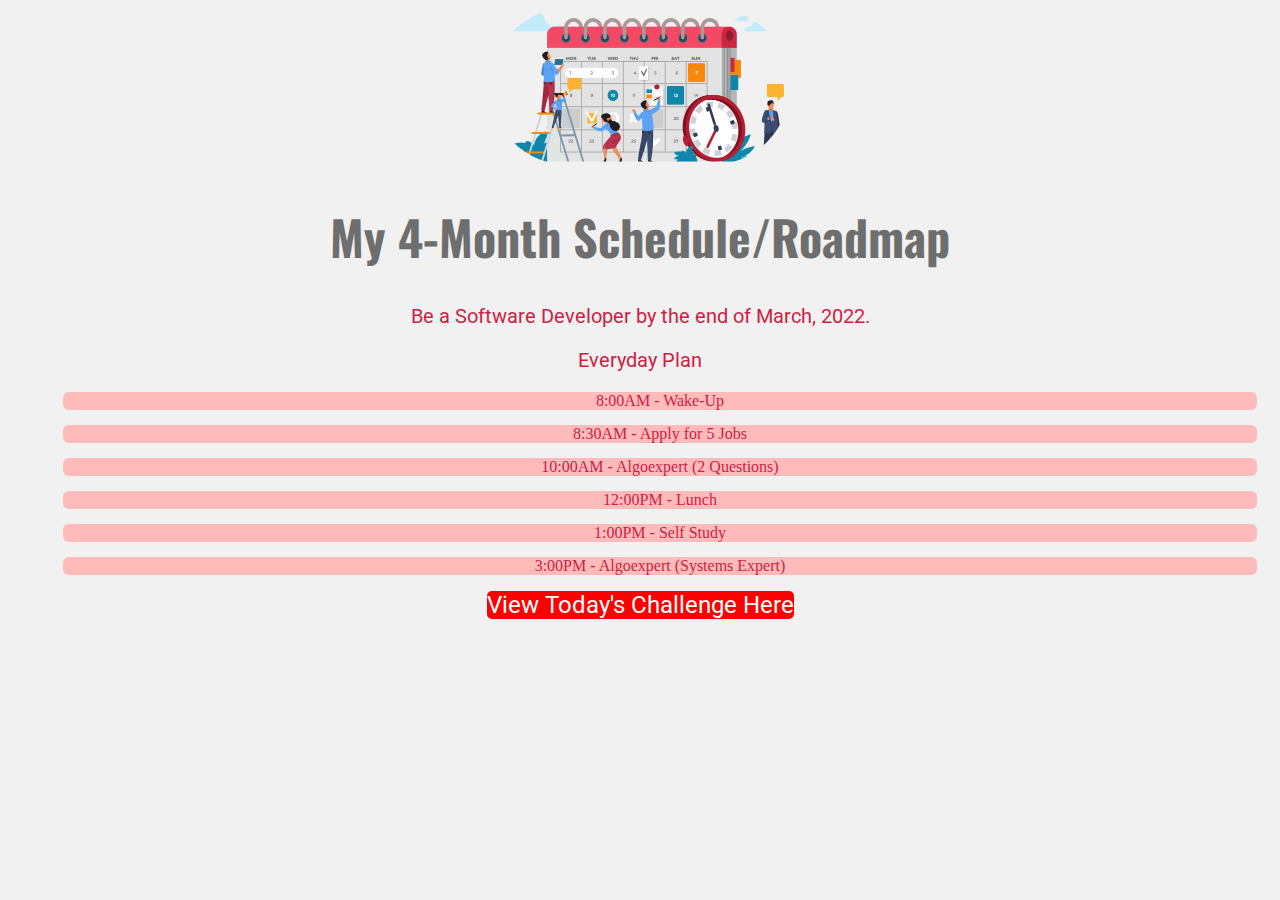
==== full-week.html @ 8edf09c6 "Day 7, 100 Days of Code" ====
<!DOCTYPE html>
<html lang="en">
  <head>
    <meta charset="UTF-8" />
    <link rel="preconnect" href="https://fonts.googleapis.com" />
    <link rel="preconnect" href="https://fonts.gstatic.com" crossorigin />
    <link
      href="https://fonts.googleapis.com/css2?family=Nanum+Gothic&family=Oswald:wght@700&family=Roboto:wght@300;700&display=swap"
      rel="stylesheet"
    />
    <link rel="stylesheet" href="./styles/shared.css">
    <link rel="stylesheet" href="./styles/challenges.css">
    <title>My Upcoming Challenges</title>
  </head>
  <body>
    <img src="./images/planning.png" alt="">
    <h1>My 4-Month Schedule/Roadmap</h1>
    <p>Be a Software Developer by the end of March, 2022.</p>
    <p>Everyday Plan</p>
    <ol>
        <li>8:00AM - Wake-Up</li>
        <li>8:30AM - Apply for 5 Jobs</li>
        <li>10:00AM - Algoexpert (2 Questions)</li>
        <li>12:00PM - Lunch</li>
        <li>1:00PM - Self Study</li>
        <li>3:00PM - Algoexpert (Systems Expert)</li>
    </ol>
    <a href="./index.html" >View Today's Challenge Here</a>
  </body>
</html>
---- styles/shared.css ----
body {
    text-align: center;
    background-color: rgb(241, 241, 241);
    color: rgb(206, 30, 68);
}

img {
    width: 300px;
    border-radius: 150px;
}

h1 {
    font-family: 'Oswald', sans-serif;
    font-size: 50px;
    color: rgb(110, 110, 110);
}

p {
    font-family: 'Roboto', sans-serif;
    font-size: 20px;
}

a {
    font-family: 'Roboto', sans-serif;
    text-decoration: none;
    color: red;
}

a:hover {
    text-decoration: underline;
    color: rgb(226, 174, 174);
}
---- styles/challenges.css ----
h1 {
    font-size: 48px;
}

ol {
    list-style: none;
}

a {
    color: white;
    background-color: red;
    border-radius: 5px;
    font-size: 24px;
}

a:hover {
    text-decoration: none;
}

li {
    margin: 15px;
    background-color: rgb(255, 186, 186);
    border-radius: 6px;
}
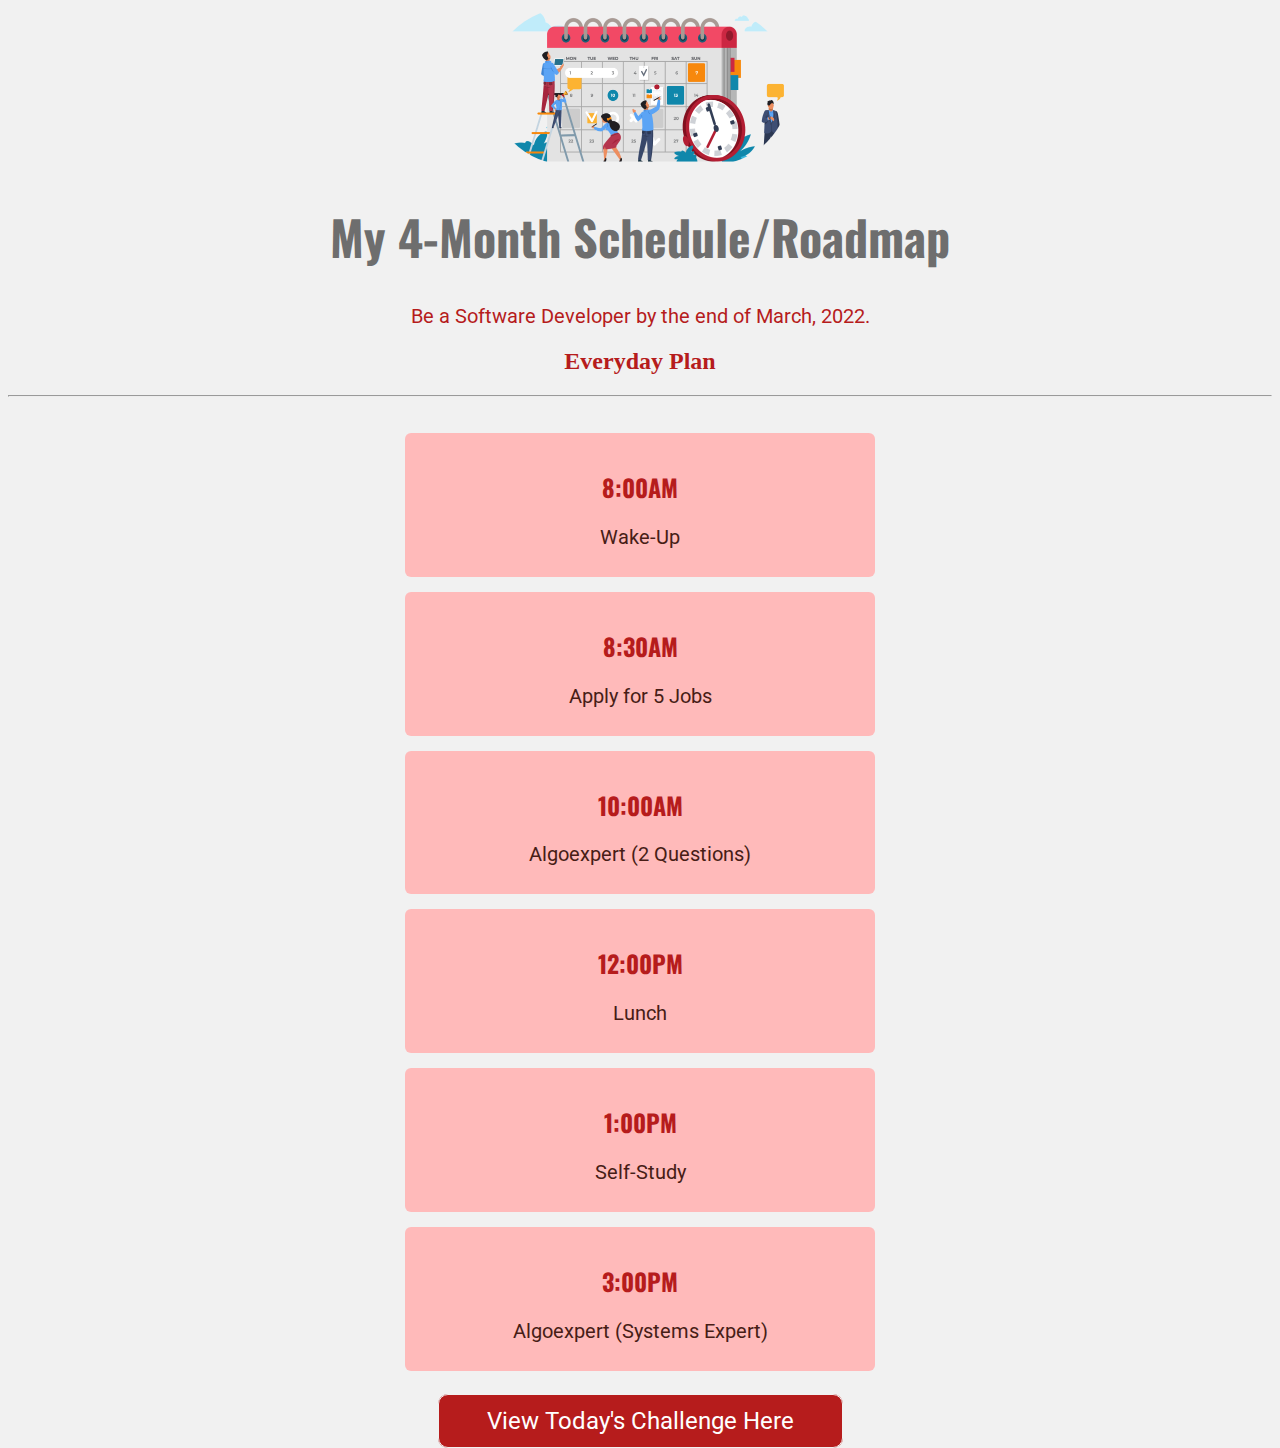
==== commit 876ce75e: "re-structured page" ====
--- a/full-week.html
+++ b/full-week.html
@@ -8,23 +8,47 @@
       href="https://fonts.googleapis.com/css2?family=Nanum+Gothic&family=Oswald:wght@700&family=Roboto:wght@300;700&display=swap"
       rel="stylesheet"
     />
-    <link rel="stylesheet" href="./styles/shared.css">
-    <link rel="stylesheet" href="./styles/challenges.css">
+    <link rel="stylesheet" href="./styles/shared.css" />
+    <link rel="stylesheet" href="./styles/challenges.css" />
     <title>My Upcoming Challenges</title>
   </head>
   <body>
-    <img src="./images/planning.png" alt="">
-    <h1>My 4-Month Schedule/Roadmap</h1>
-    <p>Be a Software Developer by the end of March, 2022.</p>
-    <p>Everyday Plan</p>
-    <ol>
-        <li>8:00AM - Wake-Up</li>
-        <li>8:30AM - Apply for 5 Jobs</li>
-        <li>10:00AM - Algoexpert (2 Questions)</li>
-        <li>12:00PM - Lunch</li>
-        <li>1:00PM - Self Study</li>
-        <li>3:00PM - Algoexpert (Systems Expert)</li>
-    </ol>
-    <a href="./index.html" >View Today's Challenge Here</a>
+    <header>
+      <img src="./images/planning.png" alt="" />
+      <h1>My 4-Month Schedule/Roadmap</h1>
+      <p>Be a Software Developer by the end of March, 2022.</p>
+      <h2>Everyday Plan</h2>
+      <hr>
+    <main>
+      <ol>
+        <li>
+          <h2>8:00AM</h2>
+          <p>Wake-Up</p>
+        </li>
+        <li>
+          <h2>8:30AM</h2>
+          <p>Apply for 5 Jobs</p>
+        </li>
+        <li>
+          <h2>10:00AM</h2>
+          <p>Algoexpert (2 Questions)</p>
+        </li>
+        <li>
+          <h2>12:00PM</h2>
+          <p>Lunch</p>
+        </li>
+        <li>
+          <h2>1:00PM</h2>
+          <p>Self-Study</p>
+        </li>
+        <li>
+          <h2>3:00PM</h2>
+          <p>Algoexpert (Systems Expert)</p>
+        </li>
+      </ol>
+    </main>
+    <footer>
+      <a href="./index.html">View Today's Challenge Here</a>
+    </footer>
   </body>
 </html>
--- a/styles/shared.css
+++ b/styles/shared.css
@@ -1,7 +1,7 @@
 body {
     text-align: center;
     background-color: rgb(241, 241, 241);
-    color: rgb(206, 30, 68);
+    color: rgb(182, 28, 28);
 }
 
 img {
--- a/styles/challenges.css
+++ b/styles/challenges.css
@@ -4,21 +4,37 @@
 
 ol {
     list-style: none;
+    width: 500px;
+    margin: 36px auto;
+    padding: 0;
+}
+
+li {
+    padding: 16px;
+    margin: 15px;
+    background-color: rgb(255, 186, 186);
+    border-radius: 6px;
+}
+
+li h2 {
+    color: rgb(182, 28, 28);
+    font-family: 'Oswald', sans-serif;
+}
+
+li p {
+   margin: 12px;
+   color: rgb(71, 29, 22); 
 }
 
 a {
     color: white;
-    background-color: red;
-    border-radius: 5px;
+    background-color: rgb(182, 28, 28);
+    border-radius: 10px;
     font-size: 24px;
+    padding: 12px 48px;
+    border: 1px solid rgb(241, 241, 241);
 }
 
 a:hover {
     text-decoration: none;
-}
-
-li {
-    margin: 15px;
-    background-color: rgb(255, 186, 186);
-    border-radius: 6px;
 }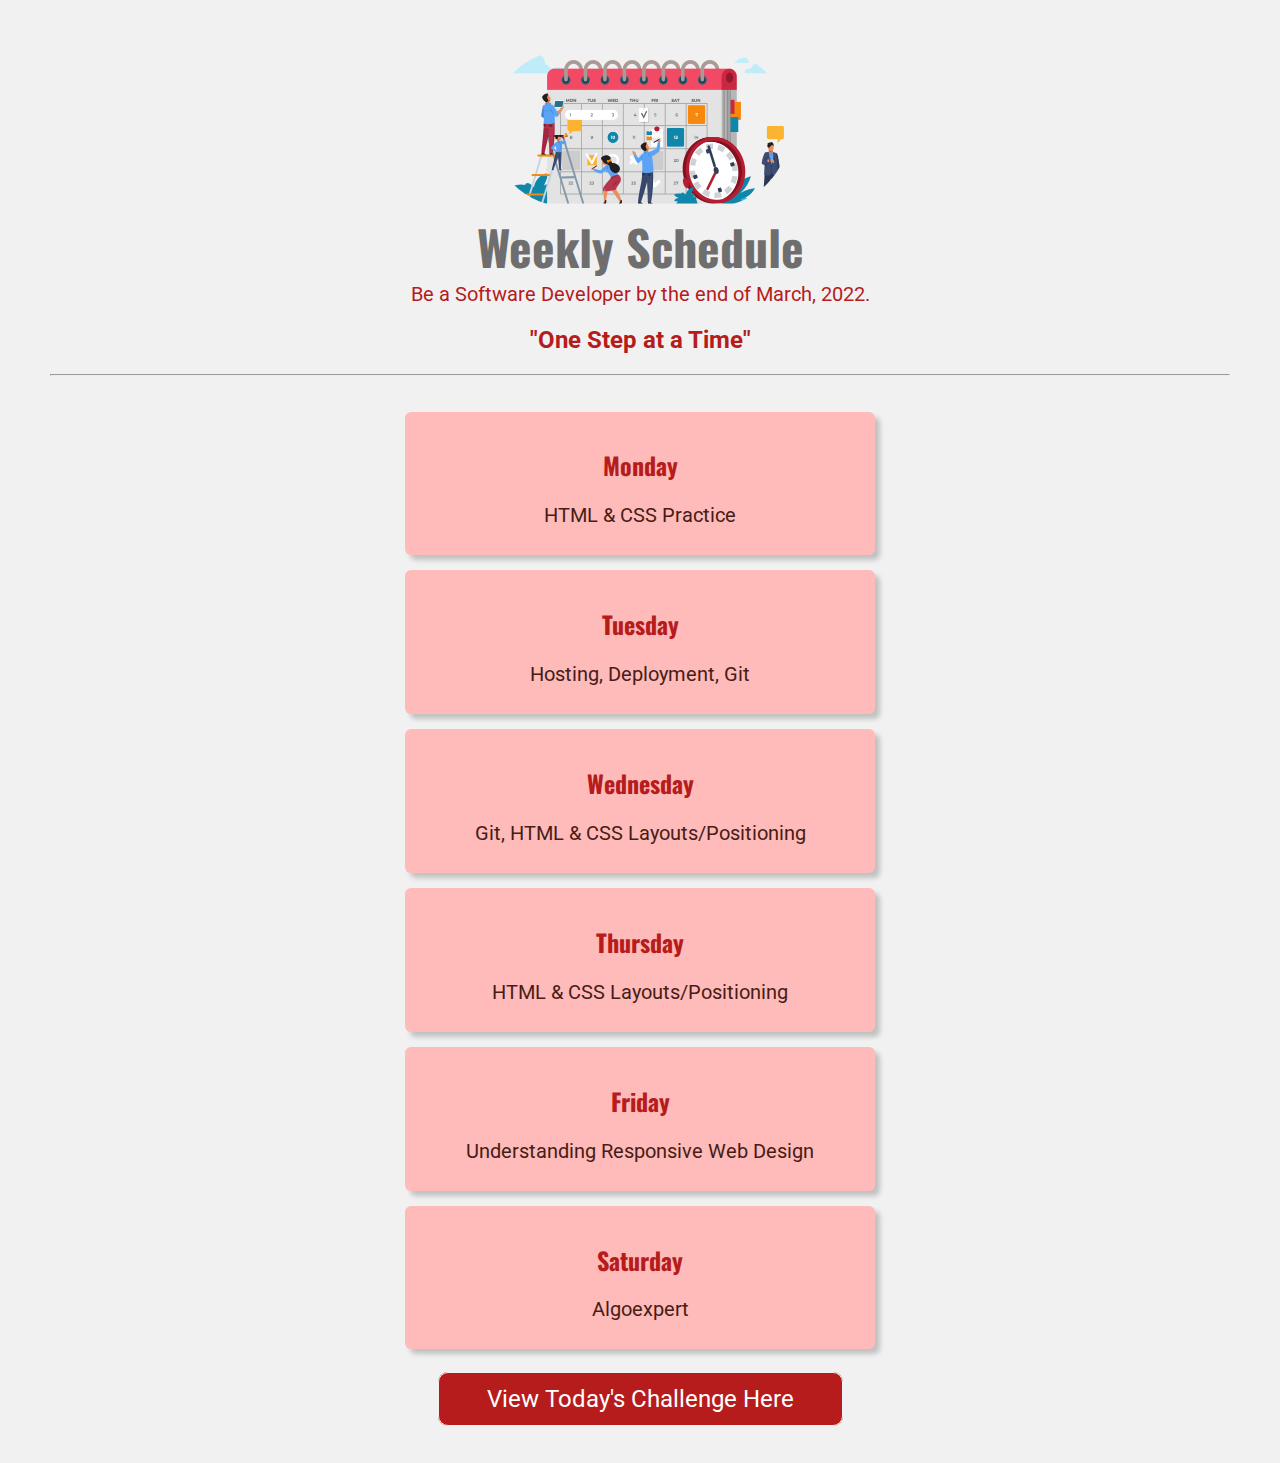
==== commit e84adbf9: "added favicon" ====
--- a/full-week.html
+++ b/full-week.html
@@ -10,40 +10,41 @@
     />
     <link rel="stylesheet" href="./styles/shared.css" />
     <link rel="stylesheet" href="./styles/challenges.css" />
+    <link rel="icon" href="./images/favicon.ico" type="image/x-icon">
     <title>My Upcoming Challenges</title>
   </head>
   <body>
     <header>
       <img src="./images/planning.png" alt="" />
-      <h1>My 4-Month Schedule/Roadmap</h1>
+      <h1>Weekly Schedule</h1>
       <p>Be a Software Developer by the end of March, 2022.</p>
-      <h2>Everyday Plan</h2>
+      <h2>"One Step at a Time"</h2>
       <hr>
     <main>
       <ol>
         <li>
-          <h2>8:00AM</h2>
-          <p>Wake-Up</p>
+          <h2>Monday</h2>
+          <p>HTML & CSS Practice</p>
         </li>
         <li>
-          <h2>8:30AM</h2>
-          <p>Apply for 5 Jobs</p>
+          <h2>Tuesday</h2>
+          <p>Hosting, Deployment, Git</p>
         </li>
         <li>
-          <h2>10:00AM</h2>
-          <p>Algoexpert (2 Questions)</p>
+          <h2>Wednesday</h2>
+          <p>Git, HTML & CSS Layouts/Positioning</p>
         </li>
         <li>
-          <h2>12:00PM</h2>
-          <p>Lunch</p>
+          <h2>Thursday</h2>
+          <p>HTML & CSS Layouts/Positioning</p>
         </li>
         <li>
-          <h2>1:00PM</h2>
-          <p>Self-Study</p>
+          <h2>Friday</h2>
+          <p>Understanding Responsive Web Design</p>
         </li>
         <li>
-          <h2>3:00PM</h2>
-          <p>Algoexpert (Systems Expert)</p>
+          <h2>Saturday</h2>
+          <p>Algoexpert</p>
         </li>
       </ol>
     </main>
--- a/styles/shared.css
+++ b/styles/shared.css
@@ -1,4 +1,5 @@
 body {
+    margin: 50px;
     text-align: center;
     background-color: rgb(241, 241, 241);
     color: rgb(182, 28, 28);
@@ -23,7 +24,7 @@
 a {
     font-family: 'Roboto', sans-serif;
     text-decoration: none;
-    color: red;
+    color: rgb(182, 28, 28);
 }
 
 a:hover {
--- a/styles/challenges.css
+++ b/styles/challenges.css
@@ -1,40 +1,51 @@
 h1 {
-    font-size: 48px;
+  font-size: 48px;
+  margin: 0;
+}
+
+header p {
+    margin: 0;
+}
+
+header h2 {
+    font-family: 'Roboto', sans-serif;
+    font-weight: bold;
 }
 
 ol {
-    list-style: none;
-    width: 500px;
-    margin: 36px auto;
-    padding: 0;
+  list-style: none;
+  width: 500px;
+  margin: 36px auto;
+  padding: 0;
 }
 
 li {
-    padding: 16px;
-    margin: 15px;
-    background-color: rgb(255, 186, 186);
-    border-radius: 6px;
+  padding: 16px;
+  margin: 15px;
+  background-color: rgb(255, 186, 186);
+  border-radius: 6px;
+  box-shadow: 5px 5px 5px rgba(0, 0, 0, 0.2);
 }
 
 li h2 {
-    color: rgb(182, 28, 28);
-    font-family: 'Oswald', sans-serif;
+  color: rgb(182, 28, 28);
+  font-family: "Oswald", sans-serif;
 }
 
 li p {
-   margin: 12px;
-   color: rgb(71, 29, 22); 
+  margin: 12px;
+  color: rgb(71, 29, 22);
 }
 
 a {
-    color: white;
-    background-color: rgb(182, 28, 28);
-    border-radius: 10px;
-    font-size: 24px;
-    padding: 12px 48px;
-    border: 1px solid rgb(241, 241, 241);
+  color: white;
+  background-color: rgb(182, 28, 28);
+  border-radius: 10px;
+  font-size: 24px;
+  padding: 12px 48px;
+  border: 1px solid rgb(241, 241, 241);
 }
 
 a:hover {
-    text-decoration: none;
-}+  text-decoration: none;
+}
